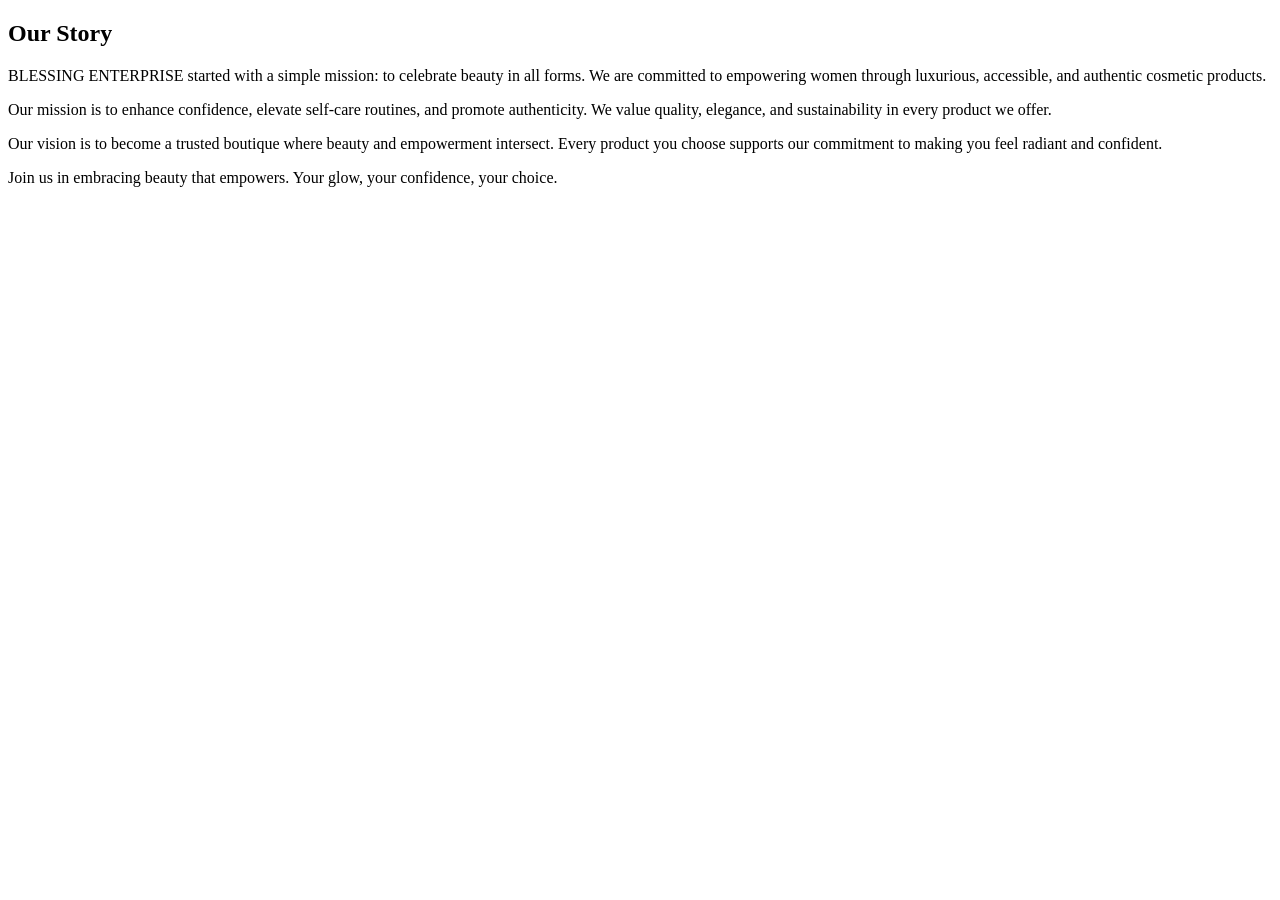
==== pages/about.html @ ac258940 "Add files via upload" ====
<!DOCTYPE html>
<html lang="en">
  <body>
    <!-- New About Us Section -->
    <section class="bg-beige py-12 px-6 md:px-20 text-gray-800">
      <h2 class="text-3xl md:text-5xl font-serif text-pink-600 mb-6">Our Story</h2>
      <p class="mb-4">BLESSING ENTERPRISE started with a simple mission: to celebrate beauty in all forms. We are committed to empowering women through luxurious, accessible, and authentic cosmetic products.</p>
      <p class="mb-4">Our mission is to enhance confidence, elevate self-care routines, and promote authenticity. We value quality, elegance, and sustainability in every product we offer.</p>
      <p class="mb-4">Our vision is to become a trusted boutique where beauty and empowerment intersect. Every product you choose supports our commitment to making you feel radiant and confident.</p>
      <p class="mb-4 font-semibold">Join us in embracing beauty that empowers. Your glow, your confidence, your choice.</p>
    </section>
  </body>

</html>
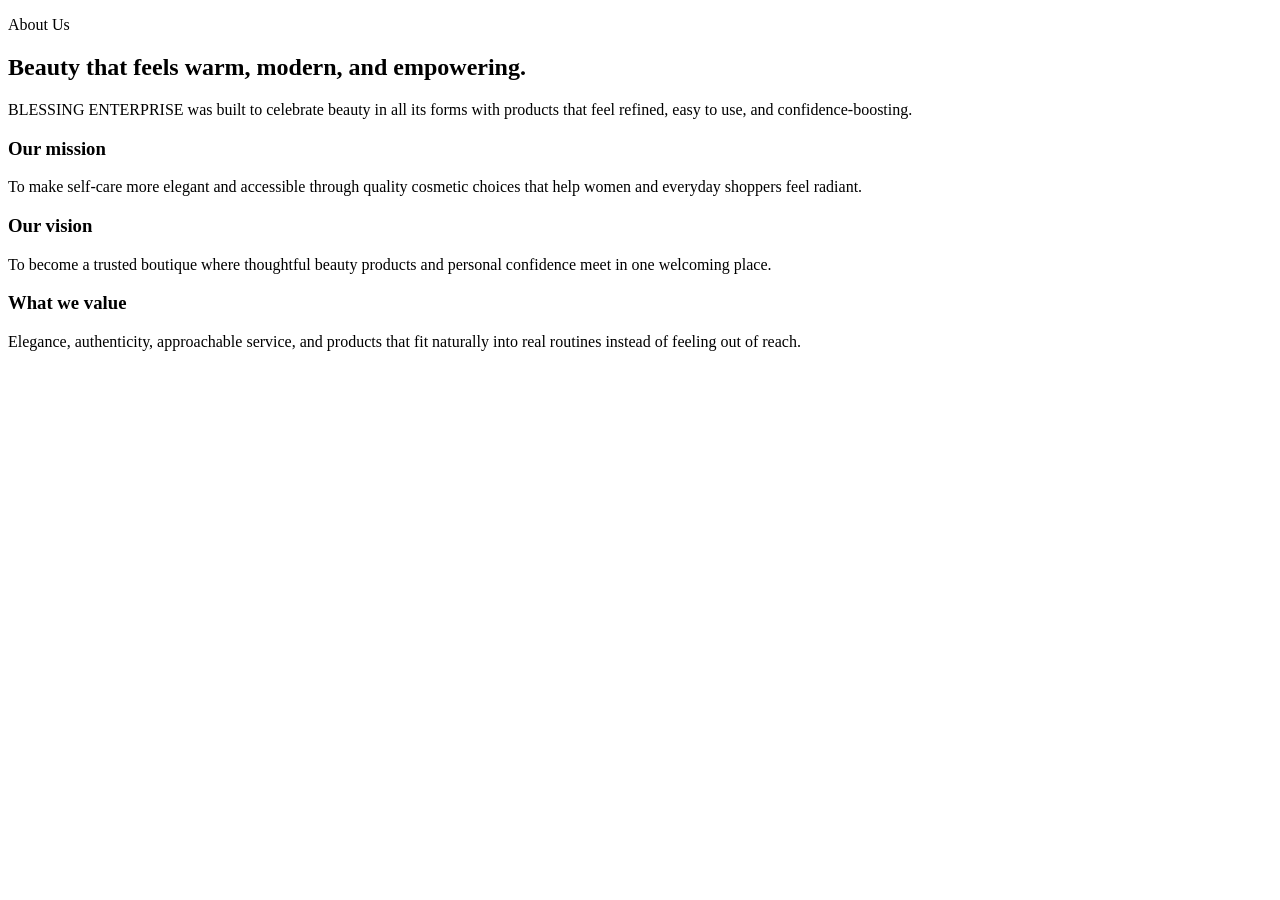
==== commit fe9b8a0a: "Updated project with latest local files" ====
--- a/pages/about.html
+++ b/pages/about.html
@@ -1,15 +1,44 @@
-
-<!DOCTYPE html>
-<html lang="en">
-  <body>
-    <!-- New About Us Section -->
-    <section class="bg-beige py-12 px-6 md:px-20 text-gray-800">
-      <h2 class="text-3xl md:text-5xl font-serif text-pink-600 mb-6">Our Story</h2>
-      <p class="mb-4">BLESSING ENTERPRISE started with a simple mission: to celebrate beauty in all forms. We are committed to empowering women through luxurious, accessible, and authentic cosmetic products.</p>
-      <p class="mb-4">Our mission is to enhance confidence, elevate self-care routines, and promote authenticity. We value quality, elegance, and sustainability in every product we offer.</p>
-      <p class="mb-4">Our vision is to become a trusted boutique where beauty and empowerment intersect. Every product you choose supports our commitment to making you feel radiant and confident.</p>
-      <p class="mb-4 font-semibold">Join us in embracing beauty that empowers. Your glow, your confidence, your choice.</p>
-    </section>
-  </body>
-
-</html>+<!DOCTYPE html>
+<html lang="en">
+  <head>
+    <meta charset="UTF-8" />
+    <meta name="viewport" content="width=device-width, initial-scale=1.0" />
+    <title>About | BLESSING ENTERPRISE</title>
+  </head>
+  <body>
+    <section class="section-shell">
+      <div class="glass-panel accent-panel rounded-[2rem] bg-white px-6 py-10 backdrop-blur-sm md:px-10 md:py-14">
+        <div class="grid gap-10 md:grid-cols-[0.9fr_1.1fr]">
+          <div class="main-surface rounded-[1.75rem] bg-white p-6 backdrop-blur-sm">
+            <p class="text-sm uppercase tracking-[0.35em] text-rose-500">About Us</p>
+            <h2 class="mt-4 text-4xl text-[var(--ink)] md:text-5xl">Beauty that feels warm, modern, and empowering.</h2>
+            <p class="mt-5 text-sm leading-8 text-gray-600">
+              BLESSING ENTERPRISE was built to celebrate beauty in all its forms with products that feel refined, easy to use, and confidence-boosting.
+            </p>
+          </div>
+
+          <div class="space-y-5">
+            <div class="interactive-card rounded-[1.5rem] bg-white p-6 shadow-soft backdrop-blur-sm">
+              <h3 class="text-2xl text-rose-700">Our mission</h3>
+              <p class="mt-3 text-sm leading-7 text-gray-600">
+                To make self-care more elegant and accessible through quality cosmetic choices that help women and everyday shoppers feel radiant.
+              </p>
+            </div>
+            <div class="interactive-card rounded-[1.5rem] bg-white p-6 shadow-soft backdrop-blur-sm">
+              <h3 class="text-2xl text-rose-700">Our vision</h3>
+              <p class="mt-3 text-sm leading-7 text-gray-600">
+                To become a trusted boutique where thoughtful beauty products and personal confidence meet in one welcoming place.
+              </p>
+            </div>
+            <div class="interactive-card rounded-[1.5rem] bg-white p-6 shadow-soft backdrop-blur-sm">
+              <h3 class="text-2xl text-rose-700">What we value</h3>
+              <p class="mt-3 text-sm leading-7 text-gray-600">
+                Elegance, authenticity, approachable service, and products that fit naturally into real routines instead of feeling out of reach.
+              </p>
+            </div>
+          </div>
+        </div>
+      </div>
+    </section>
+  </body>
+</html>
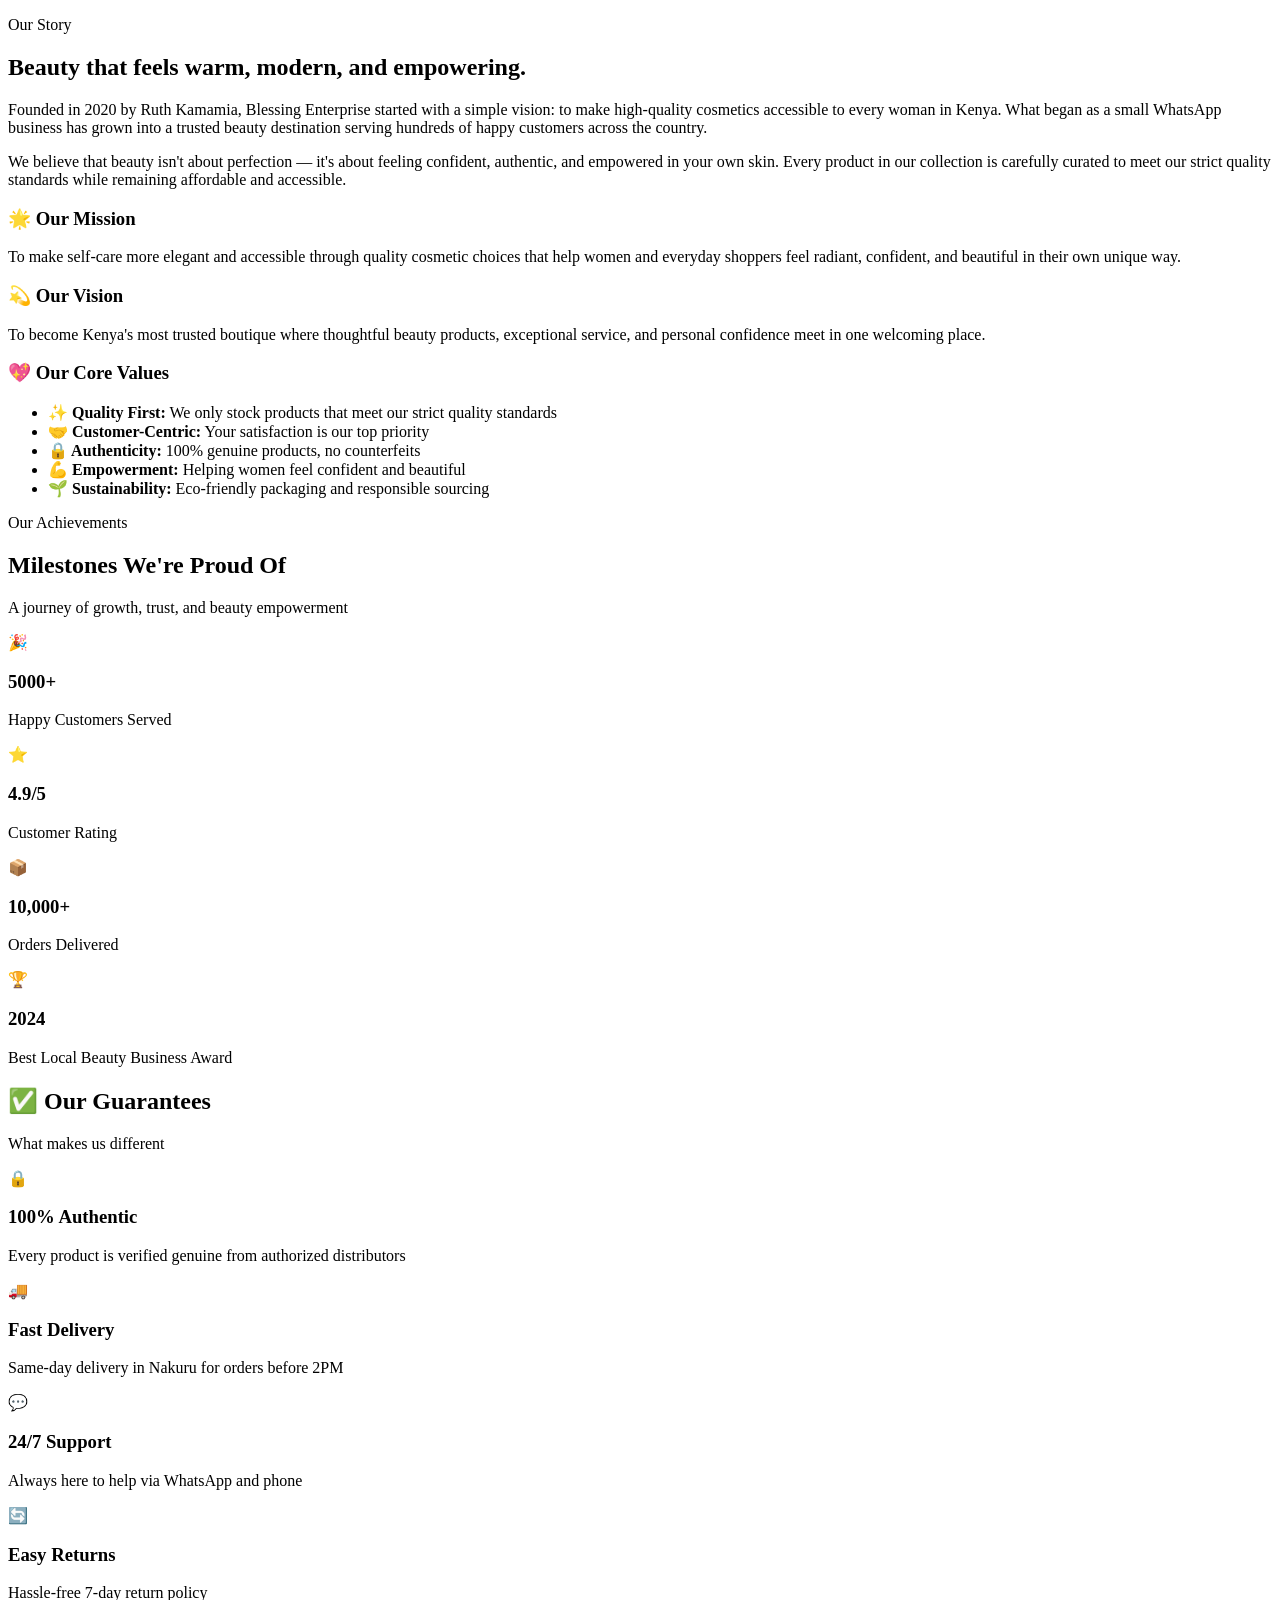
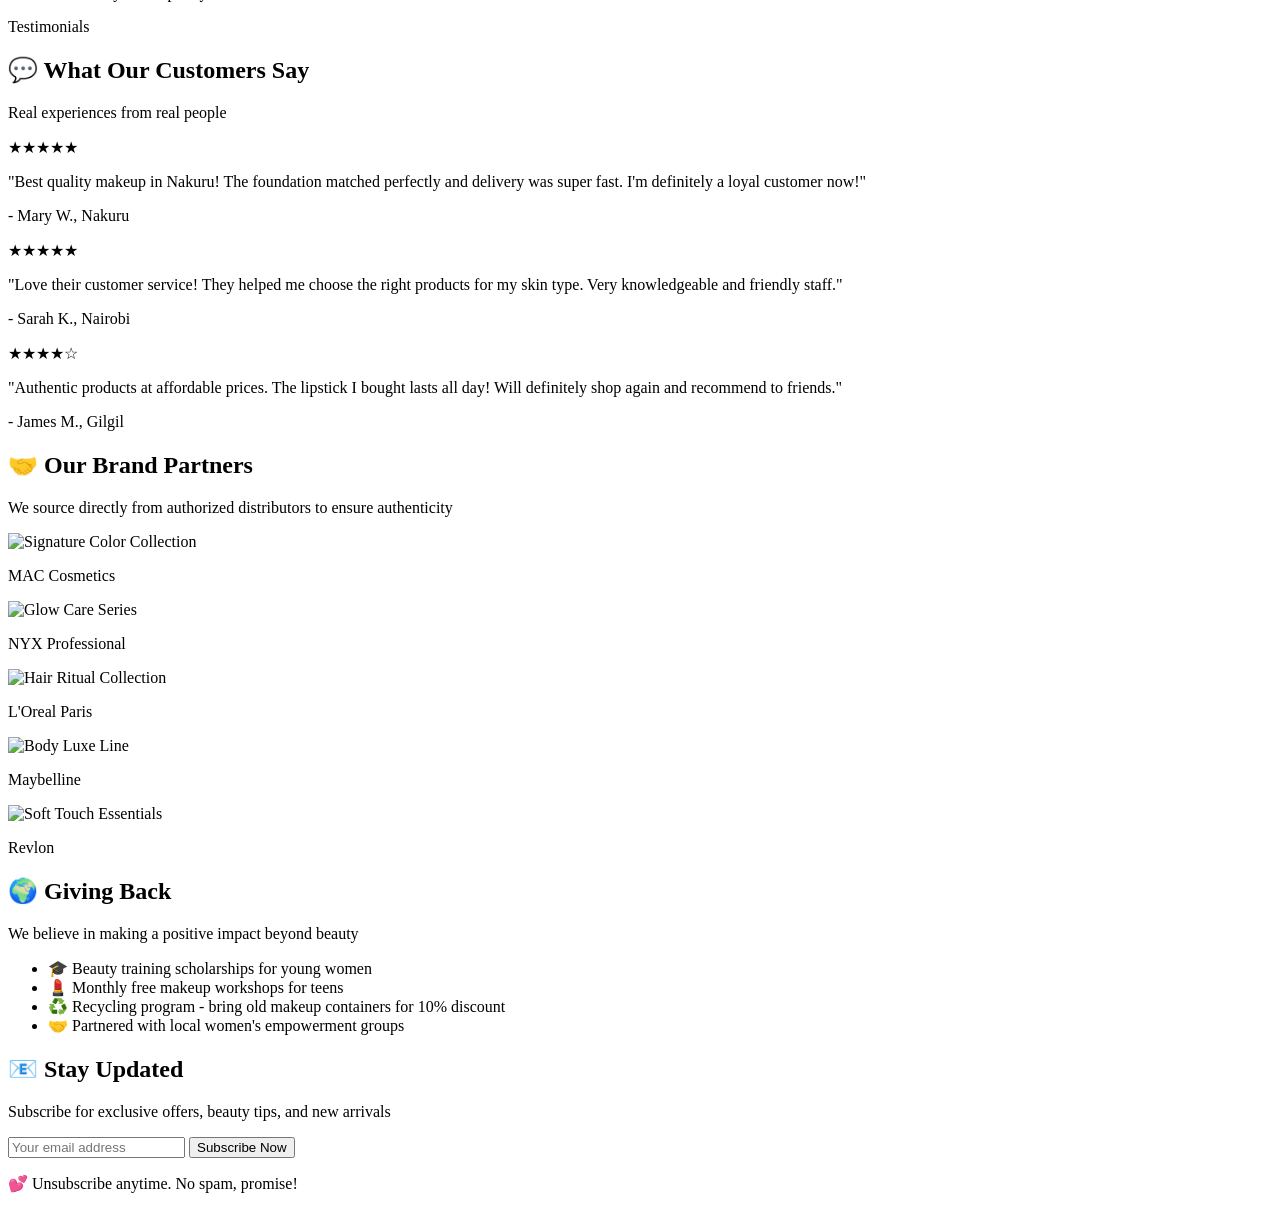
==== commit b3134549: "Added new UI" ====
--- a/pages/about.html
+++ b/pages/about.html
@@ -6,36 +6,244 @@
     <title>About | BLESSING ENTERPRISE</title>
   </head>
   <body>
+    <!-- Company Story & Mission Section -->
     <section class="section-shell">
       <div class="glass-panel accent-panel rounded-[2rem] bg-white px-6 py-10 backdrop-blur-sm md:px-10 md:py-14">
         <div class="grid gap-10 md:grid-cols-[0.9fr_1.1fr]">
           <div class="main-surface rounded-[1.75rem] bg-white p-6 backdrop-blur-sm">
-            <p class="text-sm uppercase tracking-[0.35em] text-rose-500">About Us</p>
+            <p class="text-sm uppercase tracking-[0.35em] text-rose-500">Our Story</p>
             <h2 class="mt-4 text-4xl text-[var(--ink)] md:text-5xl">Beauty that feels warm, modern, and empowering.</h2>
             <p class="mt-5 text-sm leading-8 text-gray-600">
-              BLESSING ENTERPRISE was built to celebrate beauty in all its forms with products that feel refined, easy to use, and confidence-boosting.
+              Founded in 2020 by Ruth Kamamia, Blessing Enterprise started with a simple vision: to make high-quality cosmetics accessible to every woman in Kenya. 
+              What began as a small WhatsApp business has grown into a trusted beauty destination serving hundreds of happy customers across the country.
+            </p>
+            <p class="mt-3 text-sm leading-8 text-gray-600">
+              We believe that beauty isn't about perfection — it's about feeling confident, authentic, and empowered in your own skin. 
+              Every product in our collection is carefully curated to meet our strict quality standards while remaining affordable and accessible.
             </p>
           </div>
 
           <div class="space-y-5">
             <div class="interactive-card rounded-[1.5rem] bg-white p-6 shadow-soft backdrop-blur-sm">
-              <h3 class="text-2xl text-rose-700">Our mission</h3>
+              <h3 class="text-2xl text-rose-700">🌟 Our Mission</h3>
               <p class="mt-3 text-sm leading-7 text-gray-600">
-                To make self-care more elegant and accessible through quality cosmetic choices that help women and everyday shoppers feel radiant.
+                To make self-care more elegant and accessible through quality cosmetic choices that help women and everyday shoppers feel radiant, 
+                confident, and beautiful in their own unique way.
               </p>
             </div>
             <div class="interactive-card rounded-[1.5rem] bg-white p-6 shadow-soft backdrop-blur-sm">
-              <h3 class="text-2xl text-rose-700">Our vision</h3>
+              <h3 class="text-2xl text-rose-700">💫 Our Vision</h3>
               <p class="mt-3 text-sm leading-7 text-gray-600">
-                To become a trusted boutique where thoughtful beauty products and personal confidence meet in one welcoming place.
+                To become Kenya's most trusted boutique where thoughtful beauty products, exceptional service, and personal confidence meet in one welcoming place.
               </p>
             </div>
             <div class="interactive-card rounded-[1.5rem] bg-white p-6 shadow-soft backdrop-blur-sm">
-              <h3 class="text-2xl text-rose-700">What we value</h3>
-              <p class="mt-3 text-sm leading-7 text-gray-600">
-                Elegance, authenticity, approachable service, and products that fit naturally into real routines instead of feeling out of reach.
-              </p>
-            </div>
+              <h3 class="text-2xl text-rose-700">💖 Our Core Values</h3>
+              <ul class="mt-3 text-sm leading-7 text-gray-600 space-y-2">
+                <li><strong>✨ Quality First:</strong> We only stock products that meet our strict quality standards</li>
+                <li><strong>🤝 Customer-Centric:</strong> Your satisfaction is our top priority</li>
+                <li><strong>🔒 Authenticity:</strong> 100% genuine products, no counterfeits</li>
+                <li><strong>💪 Empowerment:</strong> Helping women feel confident and beautiful</li>
+                <li><strong>🌱 Sustainability:</strong> Eco-friendly packaging and responsible sourcing</li>
+              </ul>
+            </div>
+          </div>
+        </div>
+      </div>
+    </section>
+
+    <!-- Achievements & Milestones Section -->
+    <section class="section-shell mt-8">
+      <div class="glass-panel rounded-[2rem] bg-white px-6 py-10 backdrop-blur-sm md:px-10 md:py-14">
+        <div class="text-center mb-10">
+          <p class="text-sm uppercase tracking-[0.35em] text-rose-500">Our Achievements</p>
+          <h2 class="mt-3 text-3xl md:text-4xl text-[var(--ink)]">Milestones We're Proud Of</h2>
+          <p class="mt-2 text-gray-600">A journey of growth, trust, and beauty empowerment</p>
+        </div>
+        
+        <div class="grid grid-cols-1 gap-6 md:grid-cols-2 lg:grid-cols-4">
+          <div class="interactive-card rounded-[1.5rem] bg-white p-6 text-center shadow-soft">
+            <div class="text-4xl mb-3">🎉</div>
+            <h3 class="text-3xl font-bold text-rose-600">5000+</h3>
+            <p class="text-sm text-gray-600 mt-2">Happy Customers Served</p>
+          </div>
+          
+          <div class="interactive-card rounded-[1.5rem] bg-white p-6 text-center shadow-soft">
+            <div class="text-4xl mb-3">⭐</div>
+            <h3 class="text-3xl font-bold text-rose-600">4.9/5</h3>
+            <p class="text-sm text-gray-600 mt-2">Customer Rating</p>
+          </div>
+          
+          <div class="interactive-card rounded-[1.5rem] bg-white p-6 text-center shadow-soft">
+            <div class="text-4xl mb-3">📦</div>
+            <h3 class="text-3xl font-bold text-rose-600">10,000+</h3>
+            <p class="text-sm text-gray-600 mt-2">Orders Delivered</p>
+          </div>
+          
+          <div class="interactive-card rounded-[1.5rem] bg-white p-6 text-center shadow-soft">
+            <div class="text-4xl mb-3">🏆</div>
+            <h3 class="text-3xl font-bold text-rose-600">2024</h3>
+            <p class="text-sm text-gray-600 mt-2">Best Local Beauty Business Award</p>
+          </div>
+        </div>
+      </div>
+    </section>
+
+    <!-- Our Guarantees Section -->
+    <section class="section-shell mt-8">
+      <div class="glass-panel rounded-[2rem] bg-white px-6 py-10 backdrop-blur-sm md:px-10 md:py-14">
+        <div class="text-center mb-10">
+          <h2 class="text-3xl md:text-4xl text-[var(--ink)]">✅ Our Guarantees</h2>
+          <p class="mt-2 text-gray-600">What makes us different</p>
+        </div>
+        
+        <div class="grid grid-cols-1 gap-6 md:grid-cols-2 lg:grid-cols-4">
+          <div class="interactive-card rounded-[1.5rem] bg-white p-6 text-center shadow-soft">
+            <div class="text-4xl mb-3">🔒</div>
+            <h3 class="text-lg font-semibold text-rose-700">100% Authentic</h3>
+            <p class="text-sm text-gray-600 mt-2">Every product is verified genuine from authorized distributors</p>
+          </div>
+          
+          <div class="interactive-card rounded-[1.5rem] bg-white p-6 text-center shadow-soft">
+            <div class="text-4xl mb-3">🚚</div>
+            <h3 class="text-lg font-semibold text-rose-700">Fast Delivery</h3>
+            <p class="text-sm text-gray-600 mt-2">Same-day delivery in Nakuru for orders before 2PM</p>
+          </div>
+          
+          <div class="interactive-card rounded-[1.5rem] bg-white p-6 text-center shadow-soft">
+            <div class="text-4xl mb-3">💬</div>
+            <h3 class="text-lg font-semibold text-rose-700">24/7 Support</h3>
+            <p class="text-sm text-gray-600 mt-2">Always here to help via WhatsApp and phone</p>
+          </div>
+          
+          <div class="interactive-card rounded-[1.5rem] bg-white p-6 text-center shadow-soft">
+            <div class="text-4xl mb-3">🔄</div>
+            <h3 class="text-lg font-semibold text-rose-700">Easy Returns</h3>
+            <p class="text-sm text-gray-600 mt-2">Hassle-free 7-day return policy</p>
+          </div>
+        </div>
+      </div>
+    </section>
+
+    <!-- Customer Testimonials Section -->
+    <section class="section-shell mt-8">
+      <div class="glass-panel rounded-[2rem] bg-white px-6 py-10 backdrop-blur-sm md:px-10 md:py-14">
+        <div class="text-center mb-10">
+          <p class="text-sm uppercase tracking-[0.35em] text-rose-500">Testimonials</p>
+          <h2 class="mt-3 text-3xl md:text-4xl text-[var(--ink)]">💬 What Our Customers Say</h2>
+          <p class="mt-2 text-gray-600">Real experiences from real people</p>
+        </div>
+        
+        <div class="grid grid-cols-1 gap-6 md:grid-cols-2 lg:grid-cols-3">
+          <div class="interactive-card rounded-[1.5rem] bg-white p-6 shadow-soft">
+            <div class="flex mb-3">
+              <span class="text-yellow-500">★★★★★</span>
+            </div>
+            <p class="text-sm text-gray-600 italic">"Best quality makeup in Nakuru! The foundation matched perfectly and delivery was super fast. I'm definitely a loyal customer now!"</p>
+            <p class="mt-3 text-sm font-semibold text-rose-700">- Mary W., Nakuru</p>
+          </div>
+          
+          <div class="interactive-card rounded-[1.5rem] bg-white p-6 shadow-soft">
+            <div class="flex mb-3">
+              <span class="text-yellow-500">★★★★★</span>
+            </div>
+            <p class="text-sm text-gray-600 italic">"Love their customer service! They helped me choose the right products for my skin type. Very knowledgeable and friendly staff."</p>
+            <p class="mt-3 text-sm font-semibold text-rose-700">- Sarah K., Nairobi</p>
+          </div>
+          
+          <div class="interactive-card rounded-[1.5rem] bg-white p-6 shadow-soft">
+            <div class="flex mb-3">
+              <span class="text-yellow-500">★★★★☆</span>
+            </div>
+            <p class="text-sm text-gray-600 italic">"Authentic products at affordable prices. The lipstick I bought lasts all day! Will definitely shop again and recommend to friends."</p>
+            <p class="mt-3 text-sm font-semibold text-rose-700">- James M., Gilgil</p>
+          </div>
+        </div>
+      </div>
+    </section>
+
+    <!-- Brand Partners Section -->
+    <section class="section-shell mt-8">
+      <div class="glass-panel rounded-[2rem] bg-white px-6 py-10 backdrop-blur-sm md:px-10 md:py-14">
+        <div class="text-center mb-8">
+          <h2 class="text-3xl md:text-4xl text-[var(--ink)]">🤝 Our Brand Partners</h2>
+          <p class="mt-2 text-gray-600">We source directly from authorized distributors to ensure authenticity</p>
+        </div>
+        
+        <div class="grid grid-cols-2 gap-6 md:grid-cols-3 lg:grid-cols-5">
+          <div class="interactive-card rounded-[1.5rem] bg-white p-4 text-center shadow-soft">
+            <img src="imag/lipstick.png" alt="Signature Color Collection" class="h-16 mx-auto mb-2 object-contain" onerror="this.onerror=null; this.src='imag/favicon.png'">
+            <p class="text-sm font-semibold text-gray-700">MAC Cosmetics</p>
+          </div>
+          
+          <div class="interactive-card rounded-[1.5rem] bg-white p-4 text-center shadow-soft">
+            <img src="imag/serum.png" alt="Glow Care Series" class="h-16 mx-auto mb-2 object-contain" onerror="this.onerror=null; this.src='imag/favicon.png'">
+            <p class="text-sm font-semibold text-gray-700">NYX Professional</p>
+          </div>
+          
+          <div class="interactive-card rounded-[1.5rem] bg-white p-4 text-center shadow-soft">
+            <img src="imag/hair-oil.png" alt="Hair Ritual Collection" class="h-16 mx-auto mb-2 object-contain" onerror="this.onerror=null; this.src='imag/favicon.png'">
+            <p class="text-sm font-semibold text-gray-700">L'Oreal Paris</p>
+          </div>
+          
+          <div class="interactive-card rounded-[1.5rem] bg-white p-4 text-center shadow-soft">
+            <img src="imag/body-oil.png" alt="Body Luxe Line" class="h-16 mx-auto mb-2 object-contain" onerror="this.onerror=null; this.src='imag/favicon.png'">
+            <p class="text-sm font-semibold text-gray-700">Maybelline</p>
+          </div>
+          
+          <div class="interactive-card rounded-[1.5rem] bg-white p-4 text-center shadow-soft">
+            <img src="imag/hand-cream.png" alt="Soft Touch Essentials" class="h-16 mx-auto mb-2 object-contain" onerror="this.onerror=null; this.src='imag/favicon.png'">
+            <p class="text-sm font-semibold text-gray-700">Revlon</p>
+          </div>
+        </div>
+      </div>
+    </section>
+
+    <!-- Corporate Social Responsibility (CSR) Section -->
+    <section class="section-shell mt-8">
+      <div class="glass-panel rounded-[2rem] bg-white px-6 py-10 backdrop-blur-sm md:px-10 md:py-14">
+        <div class="grid gap-8 md:grid-cols-2">
+          <div>
+            <h2 class="text-3xl md:text-4xl text-[var(--ink)] mb-4">🌍 Giving Back</h2>
+            <p class="text-gray-600 mb-4">We believe in making a positive impact beyond beauty</p>
+            <ul class="space-y-3">
+              <li class="flex items-start gap-3">
+                <span class="text-2xl">🎓</span>
+                <span class="text-sm text-gray-600">Beauty training scholarships for young women</span>
+              </li>
+              <li class="flex items-start gap-3">
+                <span class="text-2xl">💄</span>
+                <span class="text-sm text-gray-600">Monthly free makeup workshops for teens</span>
+              </li>
+              <li class="flex items-start gap-3">
+                <span class="text-2xl">♻️</span>
+                <span class="text-sm text-gray-600">Recycling program - bring old makeup containers for 10% discount</span>
+              </li>
+              <li class="flex items-start gap-3">
+                <span class="text-2xl">🤝</span>
+                <span class="text-sm text-gray-600">Partnered with local women's empowerment groups</span>
+              </li>
+            </ul>
+          </div>
+          
+          <div>
+            <h2 class="text-3xl md:text-4xl text-[var(--ink)] mb-4">📧 Stay Updated</h2>
+            <p class="text-gray-600 mb-4">Subscribe for exclusive offers, beauty tips, and new arrivals</p>
+            <form id="newsletter-form" class="space-y-3">
+              <input 
+                type="email" 
+                placeholder="Your email address" 
+                required
+                class="w-full rounded-xl border border-pink-100 px-4 py-3 outline-none focus:border-pink-300"
+              >
+              <button 
+                type="submit" 
+                class="w-full rounded-xl bg-gradient-to-r from-rose-500 to-pink-500 px-4 py-3 text-white font-semibold transition hover:scale-105"
+              >
+                Subscribe Now
+              </button>
+            </form>
+            <p class="text-xs text-gray-500 mt-2">💕 Unsubscribe anytime. No spam, promise!</p>
           </div>
         </div>
       </div>
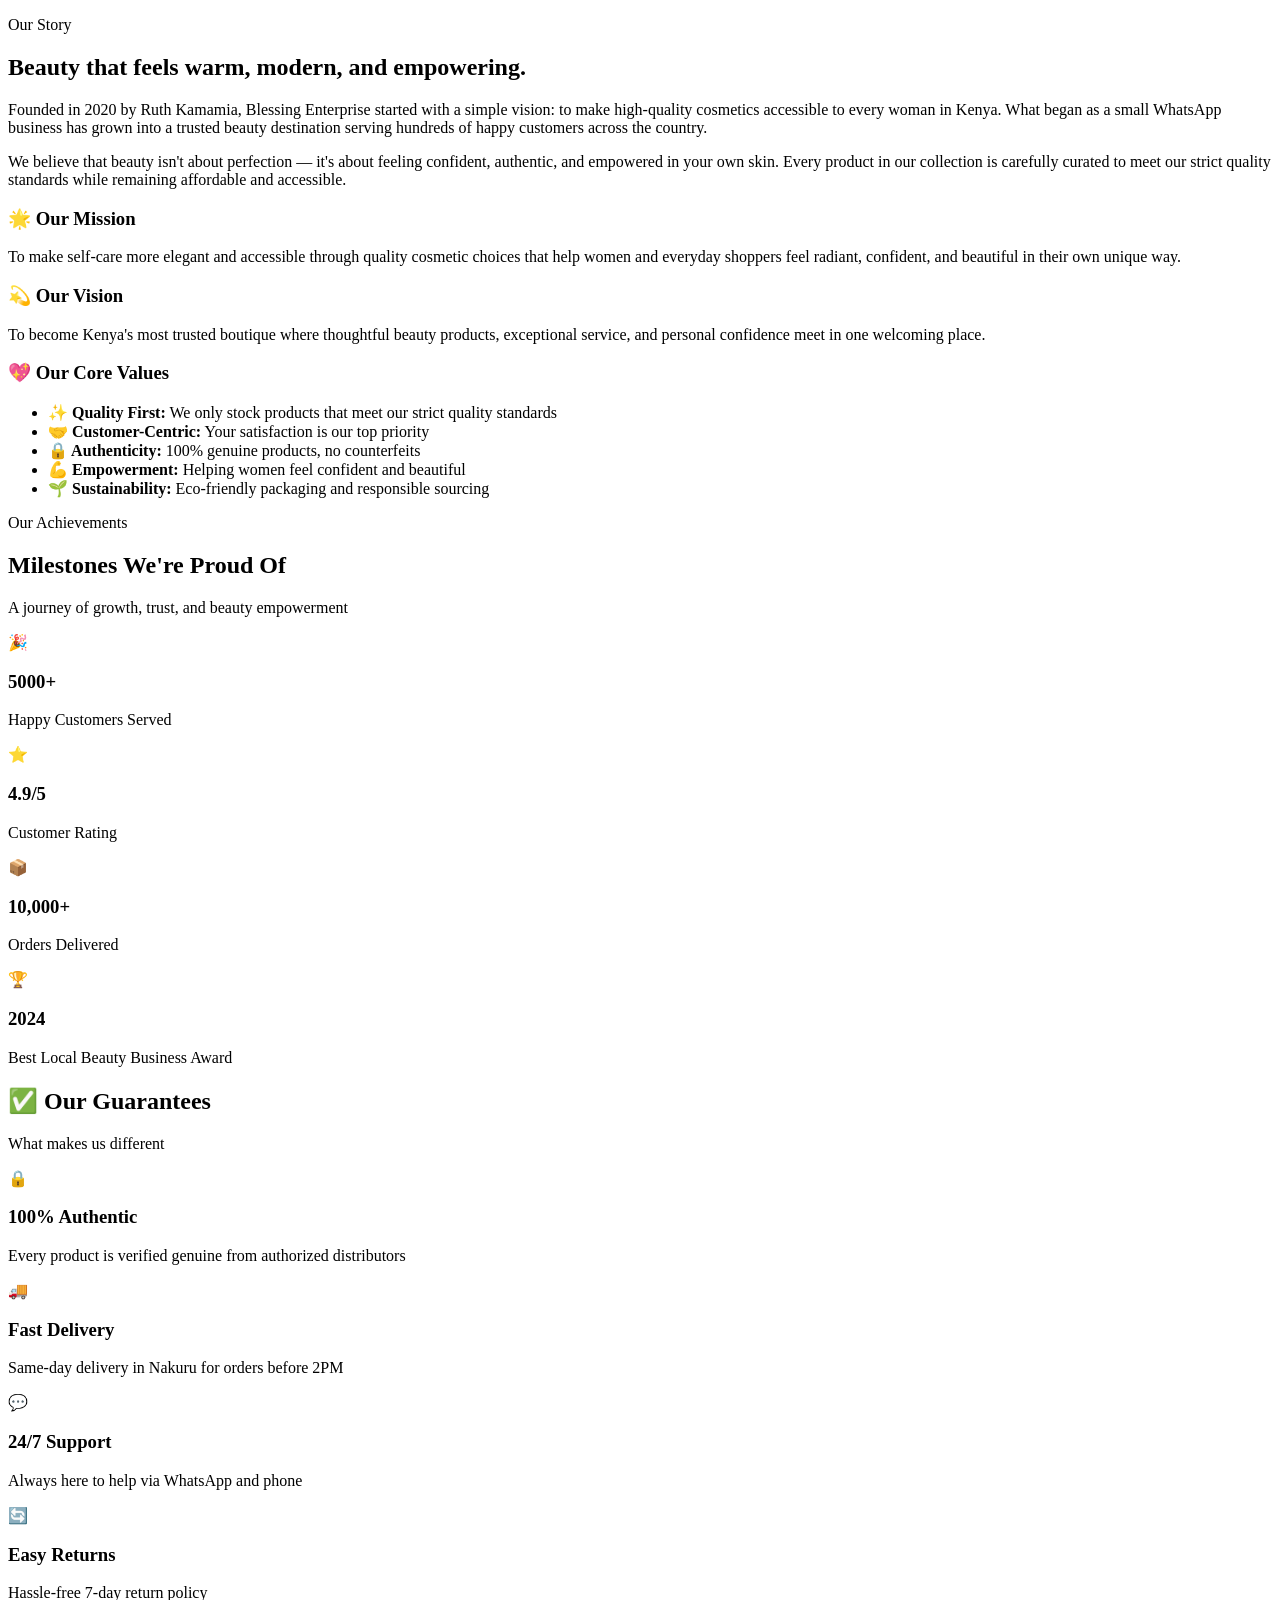
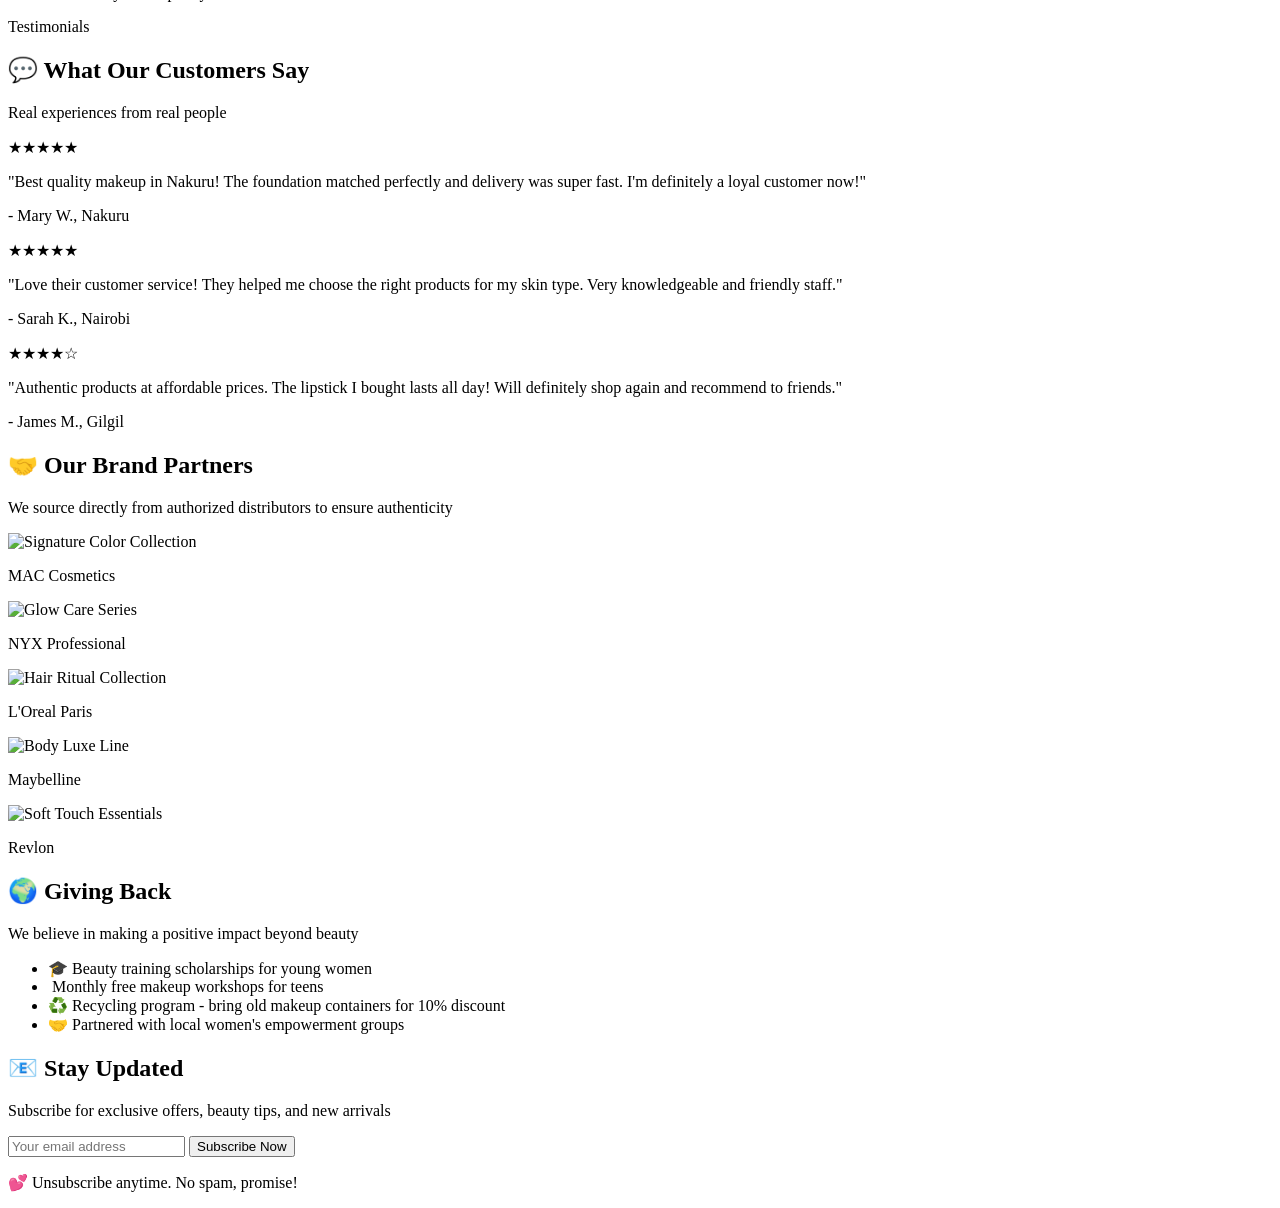
==== commit 1404a2be: "new project structure with backend" ====
--- a/pages/about.html
+++ b/pages/about.html
@@ -212,7 +212,9 @@
                 <span class="text-sm text-gray-600">Beauty training scholarships for young women</span>
               </li>
               <li class="flex items-start gap-3">
-                <span class="text-2xl">💄</span>
+                <span class="beauty-icon beauty-icon-sm mt-0.5 shrink-0" aria-hidden="true">
+                  <img src="imag/product-lipstick-red.jpg" alt="" onerror="this.onerror=null; this.src='imag/lipstick.png'">
+                </span>
                 <span class="text-sm text-gray-600">Monthly free makeup workshops for teens</span>
               </li>
               <li class="flex items-start gap-3">
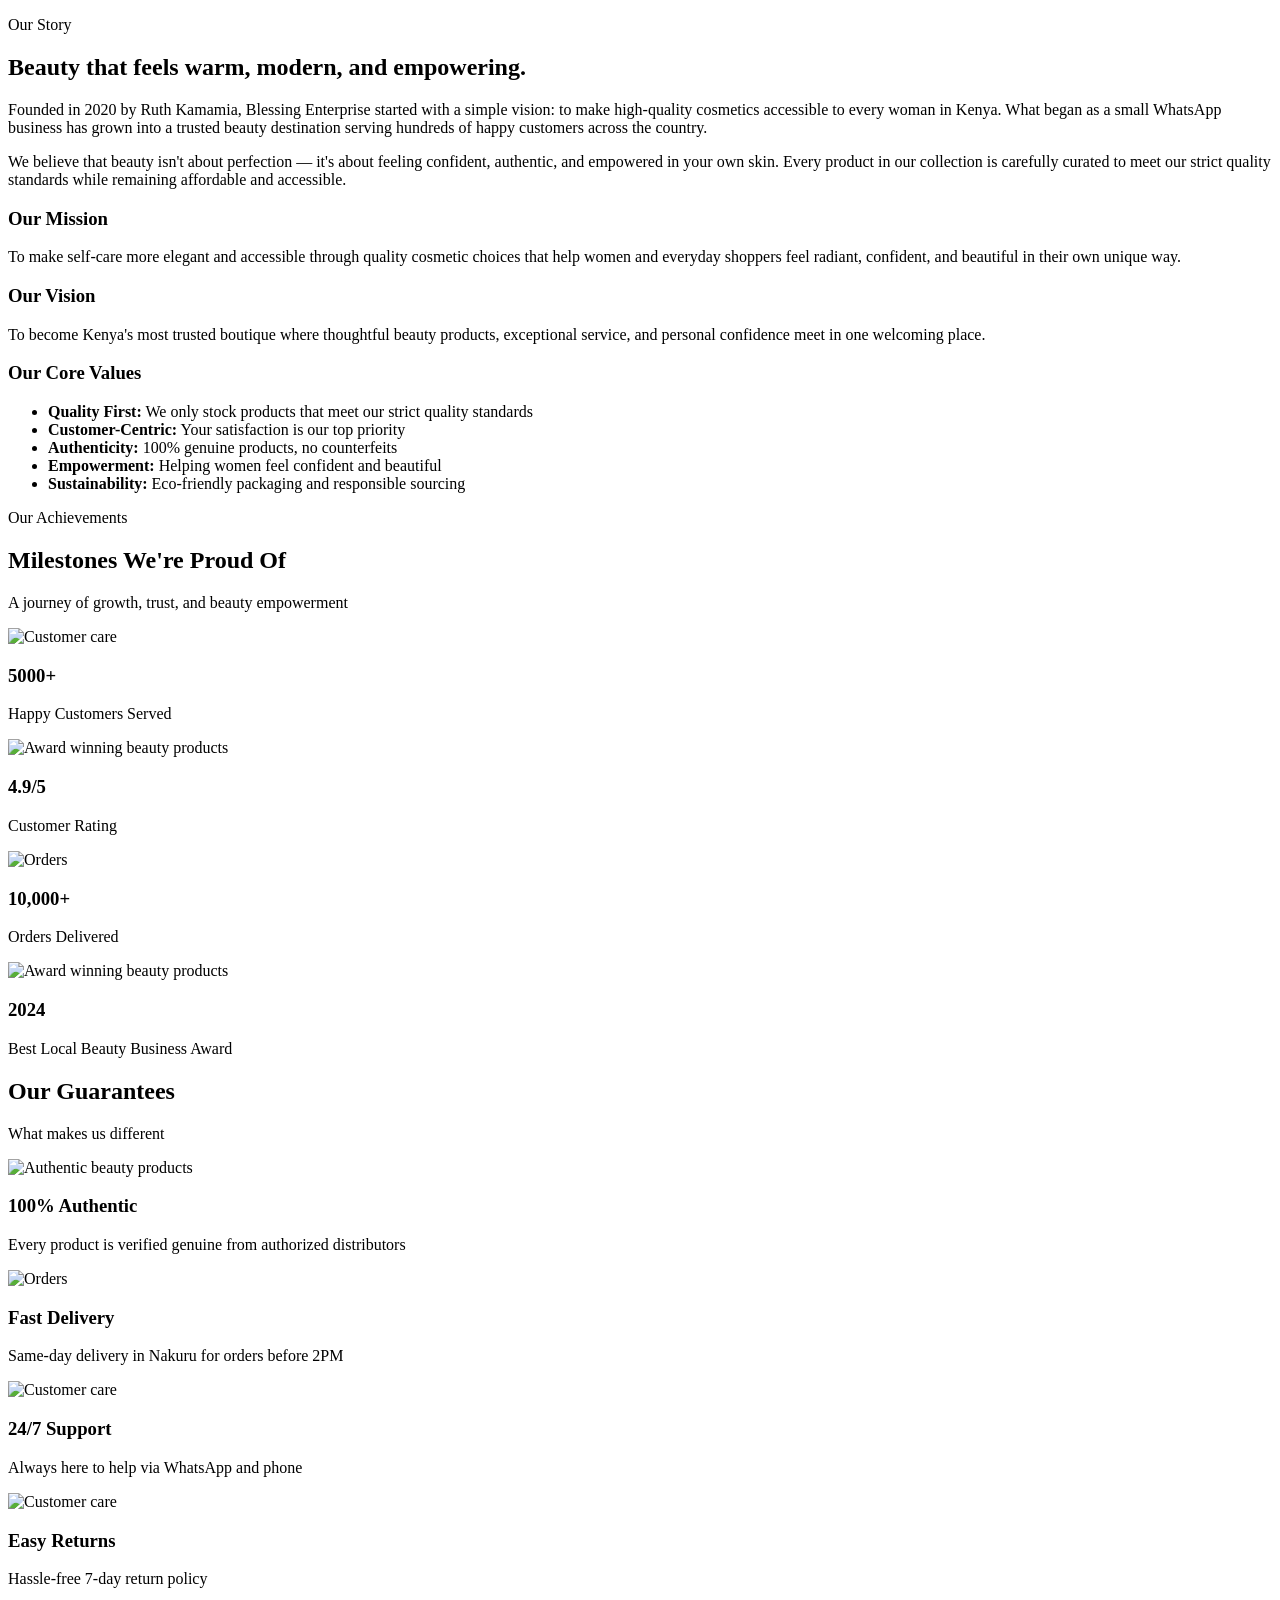
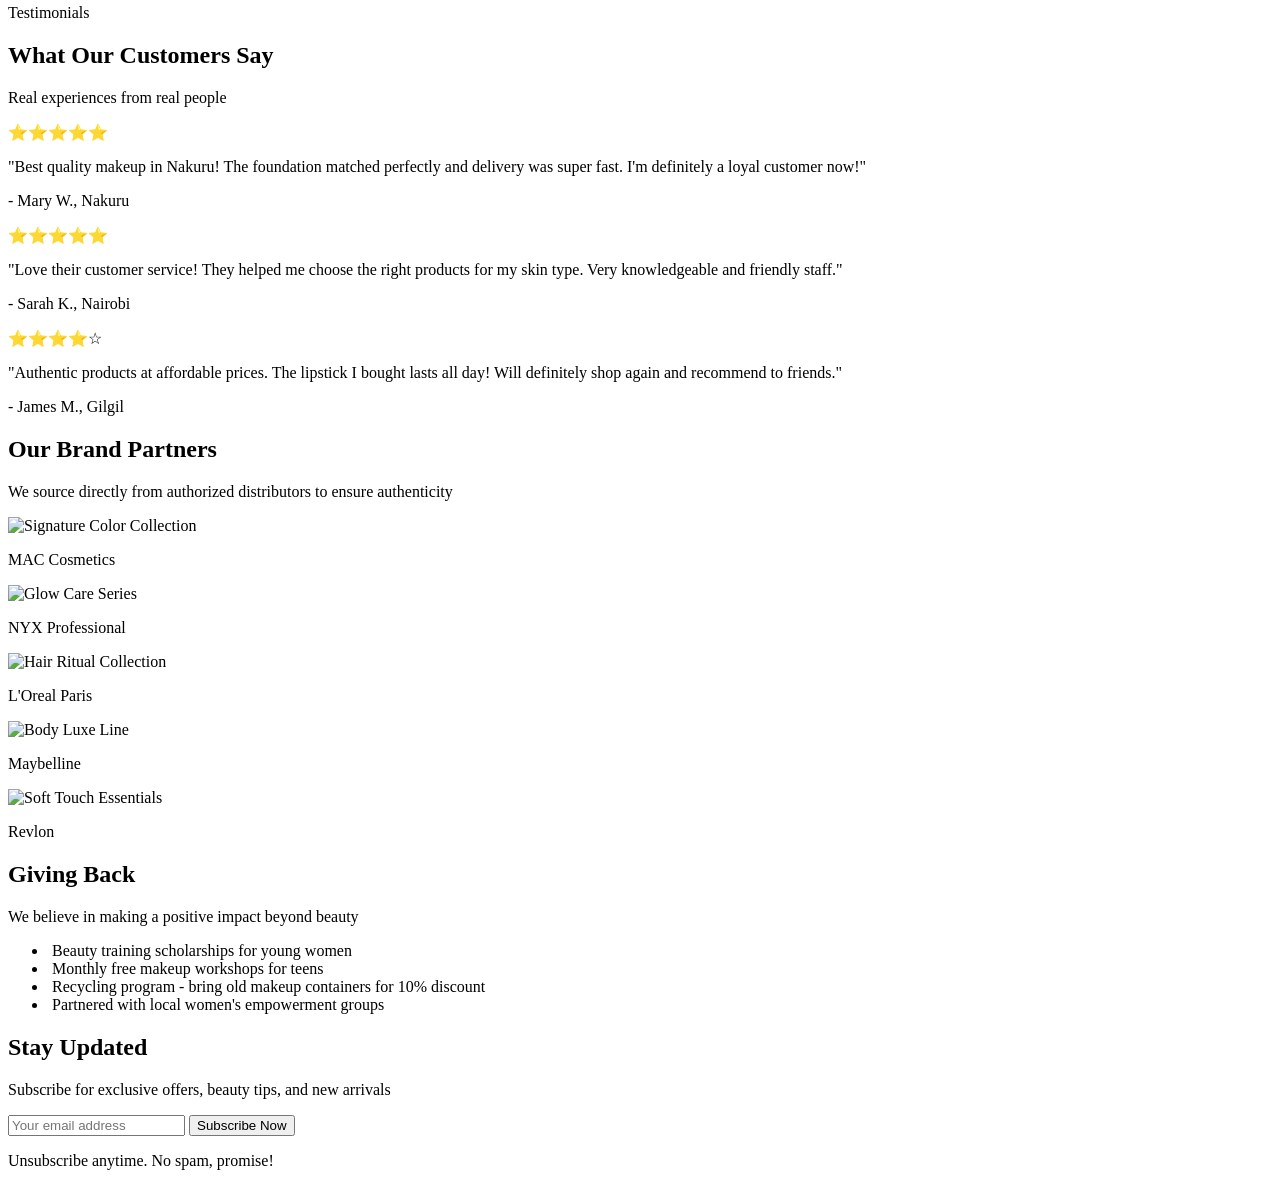
==== commit bd1aaf12: "Updated project with latest changes" ====
--- a/pages/about.html
+++ b/pages/about.html
@@ -25,26 +25,26 @@
 
           <div class="space-y-5">
             <div class="interactive-card rounded-[1.5rem] bg-white p-6 shadow-soft backdrop-blur-sm">
-              <h3 class="text-2xl text-rose-700">🌟 Our Mission</h3>
+              <h3 class="text-2xl text-rose-700">Our Mission</h3>
               <p class="mt-3 text-sm leading-7 text-gray-600">
                 To make self-care more elegant and accessible through quality cosmetic choices that help women and everyday shoppers feel radiant, 
                 confident, and beautiful in their own unique way.
               </p>
             </div>
             <div class="interactive-card rounded-[1.5rem] bg-white p-6 shadow-soft backdrop-blur-sm">
-              <h3 class="text-2xl text-rose-700">💫 Our Vision</h3>
+              <h3 class="text-2xl text-rose-700">Our Vision</h3>
               <p class="mt-3 text-sm leading-7 text-gray-600">
                 To become Kenya's most trusted boutique where thoughtful beauty products, exceptional service, and personal confidence meet in one welcoming place.
               </p>
             </div>
             <div class="interactive-card rounded-[1.5rem] bg-white p-6 shadow-soft backdrop-blur-sm">
-              <h3 class="text-2xl text-rose-700">💖 Our Core Values</h3>
+              <h3 class="text-2xl text-rose-700">Our Core Values</h3>
               <ul class="mt-3 text-sm leading-7 text-gray-600 space-y-2">
-                <li><strong>✨ Quality First:</strong> We only stock products that meet our strict quality standards</li>
-                <li><strong>🤝 Customer-Centric:</strong> Your satisfaction is our top priority</li>
-                <li><strong>🔒 Authenticity:</strong> 100% genuine products, no counterfeits</li>
-                <li><strong>💪 Empowerment:</strong> Helping women feel confident and beautiful</li>
-                <li><strong>🌱 Sustainability:</strong> Eco-friendly packaging and responsible sourcing</li>
+                <li><strong>Quality First:</strong> We only stock products that meet our strict quality standards</li>
+                <li><strong>Customer-Centric:</strong> Your satisfaction is our top priority</li>
+                <li><strong>Authenticity:</strong> 100% genuine products, no counterfeits</li>
+                <li><strong>Empowerment:</strong> Helping women feel confident and beautiful</li>
+                <li><strong>Sustainability:</strong> Eco-friendly packaging and responsible sourcing</li>
               </ul>
             </div>
           </div>
@@ -63,25 +63,25 @@
         
         <div class="grid grid-cols-1 gap-6 md:grid-cols-2 lg:grid-cols-4">
           <div class="interactive-card rounded-[1.5rem] bg-white p-6 text-center shadow-soft">
-            <div class="text-4xl mb-3">🎉</div>
+            <div class="mb-3"><img src="imag/emoji-replacements/customer-care.jpg" alt="Customer care" class="mx-auto h-14 w-14 rounded-full object-cover shadow-soft"></div>
             <h3 class="text-3xl font-bold text-rose-600">5000+</h3>
             <p class="text-sm text-gray-600 mt-2">Happy Customers Served</p>
           </div>
           
           <div class="interactive-card rounded-[1.5rem] bg-white p-6 text-center shadow-soft">
-            <div class="text-4xl mb-3">⭐</div>
+            <div class="mb-3"><img src="imag/emoji-replacements/beauty-tools.jpg" alt="Award winning beauty products" class="mx-auto h-14 w-14 rounded-full object-cover shadow-soft"></div>
             <h3 class="text-3xl font-bold text-rose-600">4.9/5</h3>
             <p class="text-sm text-gray-600 mt-2">Customer Rating</p>
           </div>
           
           <div class="interactive-card rounded-[1.5rem] bg-white p-6 text-center shadow-soft">
-            <div class="text-4xl mb-3">📦</div>
+            <div class="mb-3"><img src="imag/emoji-replacements/delivery-box.jpg" alt="Orders" class="mx-auto h-14 w-14 rounded-full object-cover shadow-soft"></div>
             <h3 class="text-3xl font-bold text-rose-600">10,000+</h3>
             <p class="text-sm text-gray-600 mt-2">Orders Delivered</p>
           </div>
           
           <div class="interactive-card rounded-[1.5rem] bg-white p-6 text-center shadow-soft">
-            <div class="text-4xl mb-3">🏆</div>
+            <div class="mb-3"><img src="imag/emoji-replacements/beauty-tools.jpg" alt="Award winning beauty products" class="mx-auto h-14 w-14 rounded-full object-cover shadow-soft"></div>
             <h3 class="text-3xl font-bold text-rose-600">2024</h3>
             <p class="text-sm text-gray-600 mt-2">Best Local Beauty Business Award</p>
           </div>
@@ -93,31 +93,31 @@
     <section class="section-shell mt-8">
       <div class="glass-panel rounded-[2rem] bg-white px-6 py-10 backdrop-blur-sm md:px-10 md:py-14">
         <div class="text-center mb-10">
-          <h2 class="text-3xl md:text-4xl text-[var(--ink)]">✅ Our Guarantees</h2>
+          <h2 class="text-3xl md:text-4xl text-[var(--ink)]">Our Guarantees</h2>
           <p class="mt-2 text-gray-600">What makes us different</p>
         </div>
         
         <div class="grid grid-cols-1 gap-6 md:grid-cols-2 lg:grid-cols-4">
           <div class="interactive-card rounded-[1.5rem] bg-white p-6 text-center shadow-soft">
-            <div class="text-4xl mb-3">🔒</div>
+            <div class="mb-3"><img src="imag/emoji-replacements/beauty-tools.jpg" alt="Authentic beauty products" class="mx-auto h-14 w-14 shadow-soft rounded-full object-cover"></div>
             <h3 class="text-lg font-semibold text-rose-700">100% Authentic</h3>
             <p class="text-sm text-gray-600 mt-2">Every product is verified genuine from authorized distributors</p>
           </div>
           
           <div class="interactive-card rounded-[1.5rem] bg-white p-6 text-center shadow-soft">
-            <div class="text-4xl mb-3">🚚</div>
+            <div class="mb-3"><img src="imag/emoji-replacements/delivery-box.jpg" alt="Orders" class="mx-auto h-14 w-14 rounded-full object-cover shadow-soft"></div>
             <h3 class="text-lg font-semibold text-rose-700">Fast Delivery</h3>
             <p class="text-sm text-gray-600 mt-2">Same-day delivery in Nakuru for orders before 2PM</p>
           </div>
           
           <div class="interactive-card rounded-[1.5rem] bg-white p-6 text-center shadow-soft">
-            <div class="text-4xl mb-3">💬</div>
+            <div class="mb-3"><img src="imag/emoji-replacements/customer-care.jpg" alt="Customer care" class="mx-auto h-14 w-14 rounded-full object-cover shadow-soft"></div>
             <h3 class="text-lg font-semibold text-rose-700">24/7 Support</h3>
             <p class="text-sm text-gray-600 mt-2">Always here to help via WhatsApp and phone</p>
           </div>
           
           <div class="interactive-card rounded-[1.5rem] bg-white p-6 text-center shadow-soft">
-            <div class="text-4xl mb-3">🔄</div>
+            <div class="mb-3"><img src="imag/emoji-replacements/customer-care.jpg" alt="Customer care" class="mx-auto h-14 w-14 shadow-soft rounded-full object-cover"></div>
             <h3 class="text-lg font-semibold text-rose-700">Easy Returns</h3>
             <p class="text-sm text-gray-600 mt-2">Hassle-free 7-day return policy</p>
           </div>
@@ -130,14 +130,14 @@
       <div class="glass-panel rounded-[2rem] bg-white px-6 py-10 backdrop-blur-sm md:px-10 md:py-14">
         <div class="text-center mb-10">
           <p class="text-sm uppercase tracking-[0.35em] text-rose-500">Testimonials</p>
-          <h2 class="mt-3 text-3xl md:text-4xl text-[var(--ink)]">💬 What Our Customers Say</h2>
+          <h2 class="mt-3 text-3xl md:text-4xl text-[var(--ink)]">What Our Customers Say</h2>
           <p class="mt-2 text-gray-600">Real experiences from real people</p>
         </div>
         
         <div class="grid grid-cols-1 gap-6 md:grid-cols-2 lg:grid-cols-3">
           <div class="interactive-card rounded-[1.5rem] bg-white p-6 shadow-soft">
             <div class="flex mb-3">
-              <span class="text-yellow-500">★★★★★</span>
+              <span class="text-yellow-500">⭐⭐⭐⭐⭐</span>
             </div>
             <p class="text-sm text-gray-600 italic">"Best quality makeup in Nakuru! The foundation matched perfectly and delivery was super fast. I'm definitely a loyal customer now!"</p>
             <p class="mt-3 text-sm font-semibold text-rose-700">- Mary W., Nakuru</p>
@@ -145,7 +145,7 @@
           
           <div class="interactive-card rounded-[1.5rem] bg-white p-6 shadow-soft">
             <div class="flex mb-3">
-              <span class="text-yellow-500">★★★★★</span>
+              <span class="text-yellow-500">⭐⭐⭐⭐⭐</span>
             </div>
             <p class="text-sm text-gray-600 italic">"Love their customer service! They helped me choose the right products for my skin type. Very knowledgeable and friendly staff."</p>
             <p class="mt-3 text-sm font-semibold text-rose-700">- Sarah K., Nairobi</p>
@@ -153,7 +153,7 @@
           
           <div class="interactive-card rounded-[1.5rem] bg-white p-6 shadow-soft">
             <div class="flex mb-3">
-              <span class="text-yellow-500">★★★★☆</span>
+              <span class="text-yellow-500">⭐⭐⭐⭐☆</span>
             </div>
             <p class="text-sm text-gray-600 italic">"Authentic products at affordable prices. The lipstick I bought lasts all day! Will definitely shop again and recommend to friends."</p>
             <p class="mt-3 text-sm font-semibold text-rose-700">- James M., Gilgil</p>
@@ -166,7 +166,7 @@
     <section class="section-shell mt-8">
       <div class="glass-panel rounded-[2rem] bg-white px-6 py-10 backdrop-blur-sm md:px-10 md:py-14">
         <div class="text-center mb-8">
-          <h2 class="text-3xl md:text-4xl text-[var(--ink)]">🤝 Our Brand Partners</h2>
+          <h2 class="text-3xl md:text-4xl text-[var(--ink)]">Our Brand Partners</h2>
           <p class="mt-2 text-gray-600">We source directly from authorized distributors to ensure authenticity</p>
         </div>
         
@@ -204,11 +204,11 @@
       <div class="glass-panel rounded-[2rem] bg-white px-6 py-10 backdrop-blur-sm md:px-10 md:py-14">
         <div class="grid gap-8 md:grid-cols-2">
           <div>
-            <h2 class="text-3xl md:text-4xl text-[var(--ink)] mb-4">🌍 Giving Back</h2>
+            <h2 class="text-3xl md:text-4xl text-[var(--ink)] mb-4">Giving Back</h2>
             <p class="text-gray-600 mb-4">We believe in making a positive impact beyond beauty</p>
             <ul class="space-y-3">
               <li class="flex items-start gap-3">
-                <span class="text-2xl">🎓</span>
+                <span class="beauty-icon beauty-icon-sm mt-0.5 shrink-0" aria-hidden="true"><img src="imag/emoji-replacements/online-shopping.jpg" alt=""></span>
                 <span class="text-sm text-gray-600">Beauty training scholarships for young women</span>
               </li>
               <li class="flex items-start gap-3">
@@ -218,18 +218,18 @@
                 <span class="text-sm text-gray-600">Monthly free makeup workshops for teens</span>
               </li>
               <li class="flex items-start gap-3">
-                <span class="text-2xl">♻️</span>
+                <span class="beauty-icon beauty-icon-sm mt-0.5 shrink-0" aria-hidden="true"><img src="imag/emoji-replacements/skincare.jpg" alt=""></span>
                 <span class="text-sm text-gray-600">Recycling program - bring old makeup containers for 10% discount</span>
               </li>
               <li class="flex items-start gap-3">
-                <span class="text-2xl">🤝</span>
+                <span class="beauty-icon beauty-icon-sm mt-0.5 shrink-0" aria-hidden="true"><img src="imag/emoji-replacements/customer-care.jpg" alt=""></span>
                 <span class="text-sm text-gray-600">Partnered with local women's empowerment groups</span>
               </li>
             </ul>
           </div>
           
           <div>
-            <h2 class="text-3xl md:text-4xl text-[var(--ink)] mb-4">📧 Stay Updated</h2>
+            <h2 class="text-3xl md:text-4xl text-[var(--ink)] mb-4">Stay Updated</h2>
             <p class="text-gray-600 mb-4">Subscribe for exclusive offers, beauty tips, and new arrivals</p>
             <form id="newsletter-form" class="space-y-3">
               <input 
@@ -245,7 +245,7 @@
                 Subscribe Now
               </button>
             </form>
-            <p class="text-xs text-gray-500 mt-2">💕 Unsubscribe anytime. No spam, promise!</p>
+            <p class="text-xs text-gray-500 mt-2">Unsubscribe anytime. No spam, promise!</p>
           </div>
         </div>
       </div>
